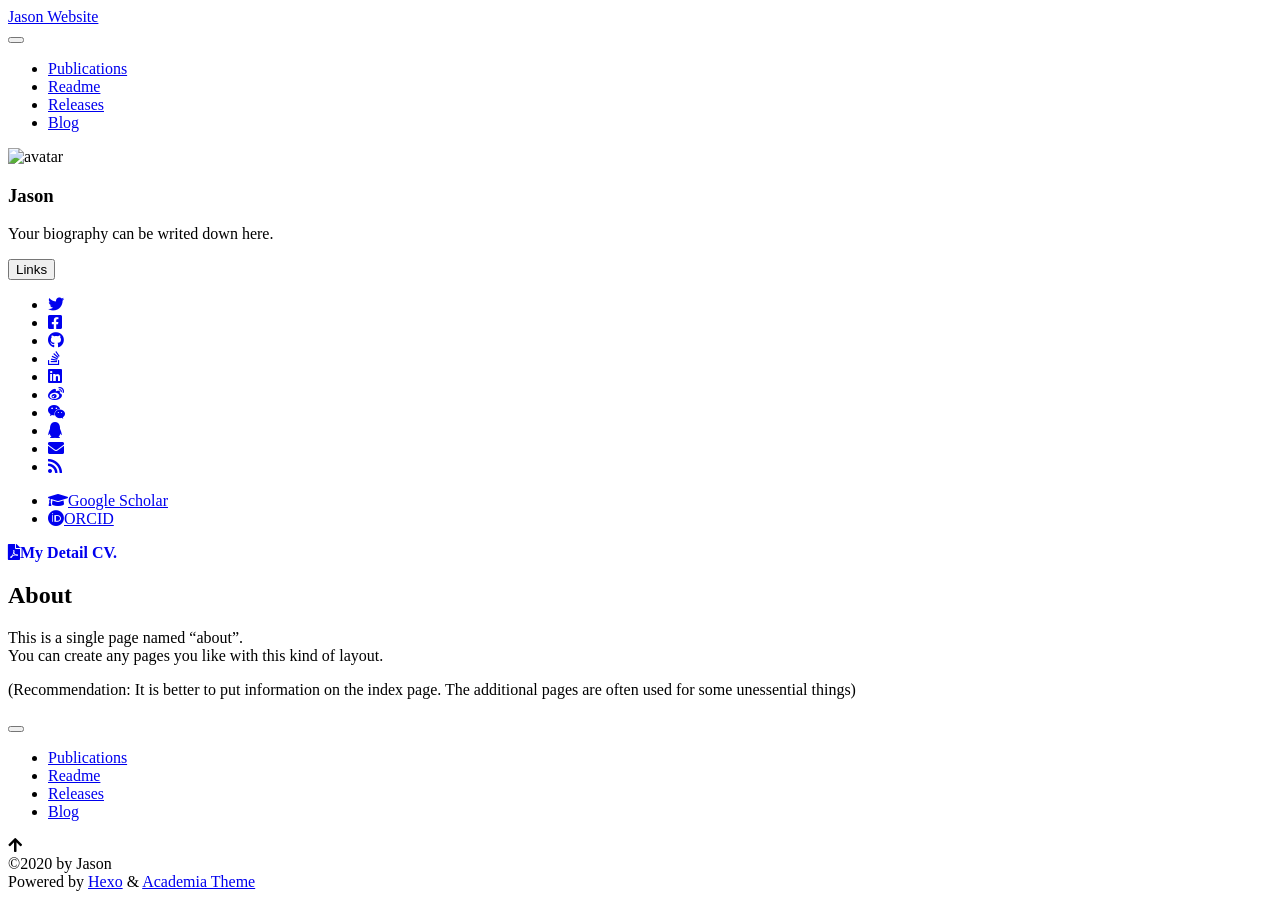
==== about/index.html @ 5f45b1aa "Add files via upload" ====
<!DOCTYPE html><html lang="en"><head><meta charset="UTF-8"><meta http-equiv="X-UA-Compatible" content="IE=edge"><meta name="viewport" content="width=device-width, initial-scale=1, maximum-scale=5"><title>Jason Website</title><meta name="author" content="Jason"><link rel="shortcut icon" href="/img/favicon.png"><link rel="stylesheet" href="/css/index.css"><link rel="stylesheet" href="https://cdn.jsdelivr.net/npm/@fortawesome/fontawesome-free@5.13.0/css/all.min.css"><meta name="generator" content="Hexo 4.2.0"></head><body><header id="page_header"><div class="header_wrap"><div id="blog_name"><a class="blog_title" id="site-name" href="/">Jason Website</a></div><button class="menus_icon"><div class="navicon"></div></button><ul class="menus_items"><li class="menus_item"><a class="site-page" href="/publications"> Publications</a></li><li class="menus_item"><a class="site-page" href="/readme"> Readme</a></li><li class="menus_item"><a class="site-page" href="/Releases"> Releases</a></li><li class="menus_item"><a class="site-page" href="https://phower.me/" target="_blank" rel="noopener"> Blog</a></li></ul></div></header><main id="page_main"><div class="side-card sticky"><div class="card-wrap" itemscope itemtype="http://schema.org/Person"><div class="author-avatar"><img class="avatar-img" src="/img/avatar.jpg" onerror="this.onerror=null;this.src='/img/profile.png'" alt="avatar"></div><div class="author-discrip"><h3>Jason</h3><p class="author-bio">Your biography can be writed down here.</p></div><div class="author-links"><button class="btn m-social-links">Links</button><ul class="social-icons"><li><a class="social-icon" href="/" target="_blank"><i class="fab fa-twitter" aria-hidden="true"></i></a></li><li><a class="social-icon" href="/" target="_blank"><i class="fab fa-facebook-square" aria-hidden="true"></i></a></li><li><a class="social-icon" href="/" target="_blank"><i class="fab fa-github" aria-hidden="true"></i></a></li><li><a class="social-icon" href="/" target="_blank"><i class="fab fa-stack-overflow" aria-hidden="true"></i></a></li><li><a class="social-icon" href="/" target="_blank"><i class="fab fa-linkedin" aria-hidden="true"></i></a></li><li><a class="social-icon" href="/" target="_blank"><i class="fab fa-weibo" aria-hidden="true"></i></a></li><li><a class="social-icon" href="/" target="_blank"><i class="fab fa-weixin" aria-hidden="true"></i></a></li><li><a class="social-icon" href="/" target="_blank"><i class="fab fa-qq" aria-hidden="true"></i></a></li><li><a class="social-icon" href="/" target="_blank"><i class="fas fa-envelope" aria-hidden="true"></i></a></li><li><a class="social-icon" href="/" target="_blank"><i class="fas fa-rss" aria-hidden="true"></i></a></li></ul><ul class="social-links"><li><a class="e-social-link" href="/" target="_blank"><i class="fas fa-graduation-cap" aria-hidden="true"></i><span>Google Scholar</span></a></li><li><a class="e-social-link" href="/" target="_blank"><i class="fab fa-orcid" aria-hidden="true"></i><span>ORCID</span></a></li></ul></div><a class="cv-links" href="/attaches/CV.pdf" target="_blank"><i class="fas fa-file-pdf" aria-hidden="true"><span>My Detail CV.</span></i></a></div></div><div class="page" itemscope itemtype="http://schema.org/CreativeWork"><h2 class="page-title">About</h2><article><p>This is a single page named “about”.<br>You can create any pages you like with this kind of layout.</p>
<p>(Recommendation: It is better to put information on the index page. The additional pages are often used for some unessential things)</p>
</article></div></main><div class="nav-wrap"><div class="nav"><button class="site-nav"><div class="navicon"></div></button><ul class="nav_items"><li class="nav_item"><a class="nav-page" href="/publications"> Publications</a></li><li class="nav_item"><a class="nav-page" href="/readme"> Readme</a></li><li class="nav_item"><a class="nav-page" href="/Releases"> Releases</a></li><li class="nav_item"><a class="nav-page" href="https://phower.me/" target="_blank" rel="noopener"> Blog</a></li></ul></div><div class="cd-top"><i class="fa fa-arrow-up" aria-hidden="true"></i></div></div><footer id="page_footer"><div class="footer_wrap"><div class="copyright">&copy;2020 by Jason</div><div class="theme-info">Powered by <a href="https://hexo.io" target="_blank" rel="nofollow noopener">Hexo</a> & <a href="https://github.com/PhosphorW/hexo-theme-academia" target="_blank" rel="nofollow noopener">Academia Theme</a></div></div></footer><script src="https://cdn.jsdelivr.net/npm/jquery@latest/dist/jquery.min.js"></script><script src="https://cdn.jsdelivr.net/npm/jquery-pjax@latest/jquery.pjax.min.js"></script><script src="/js/main.js"></script></body></html>
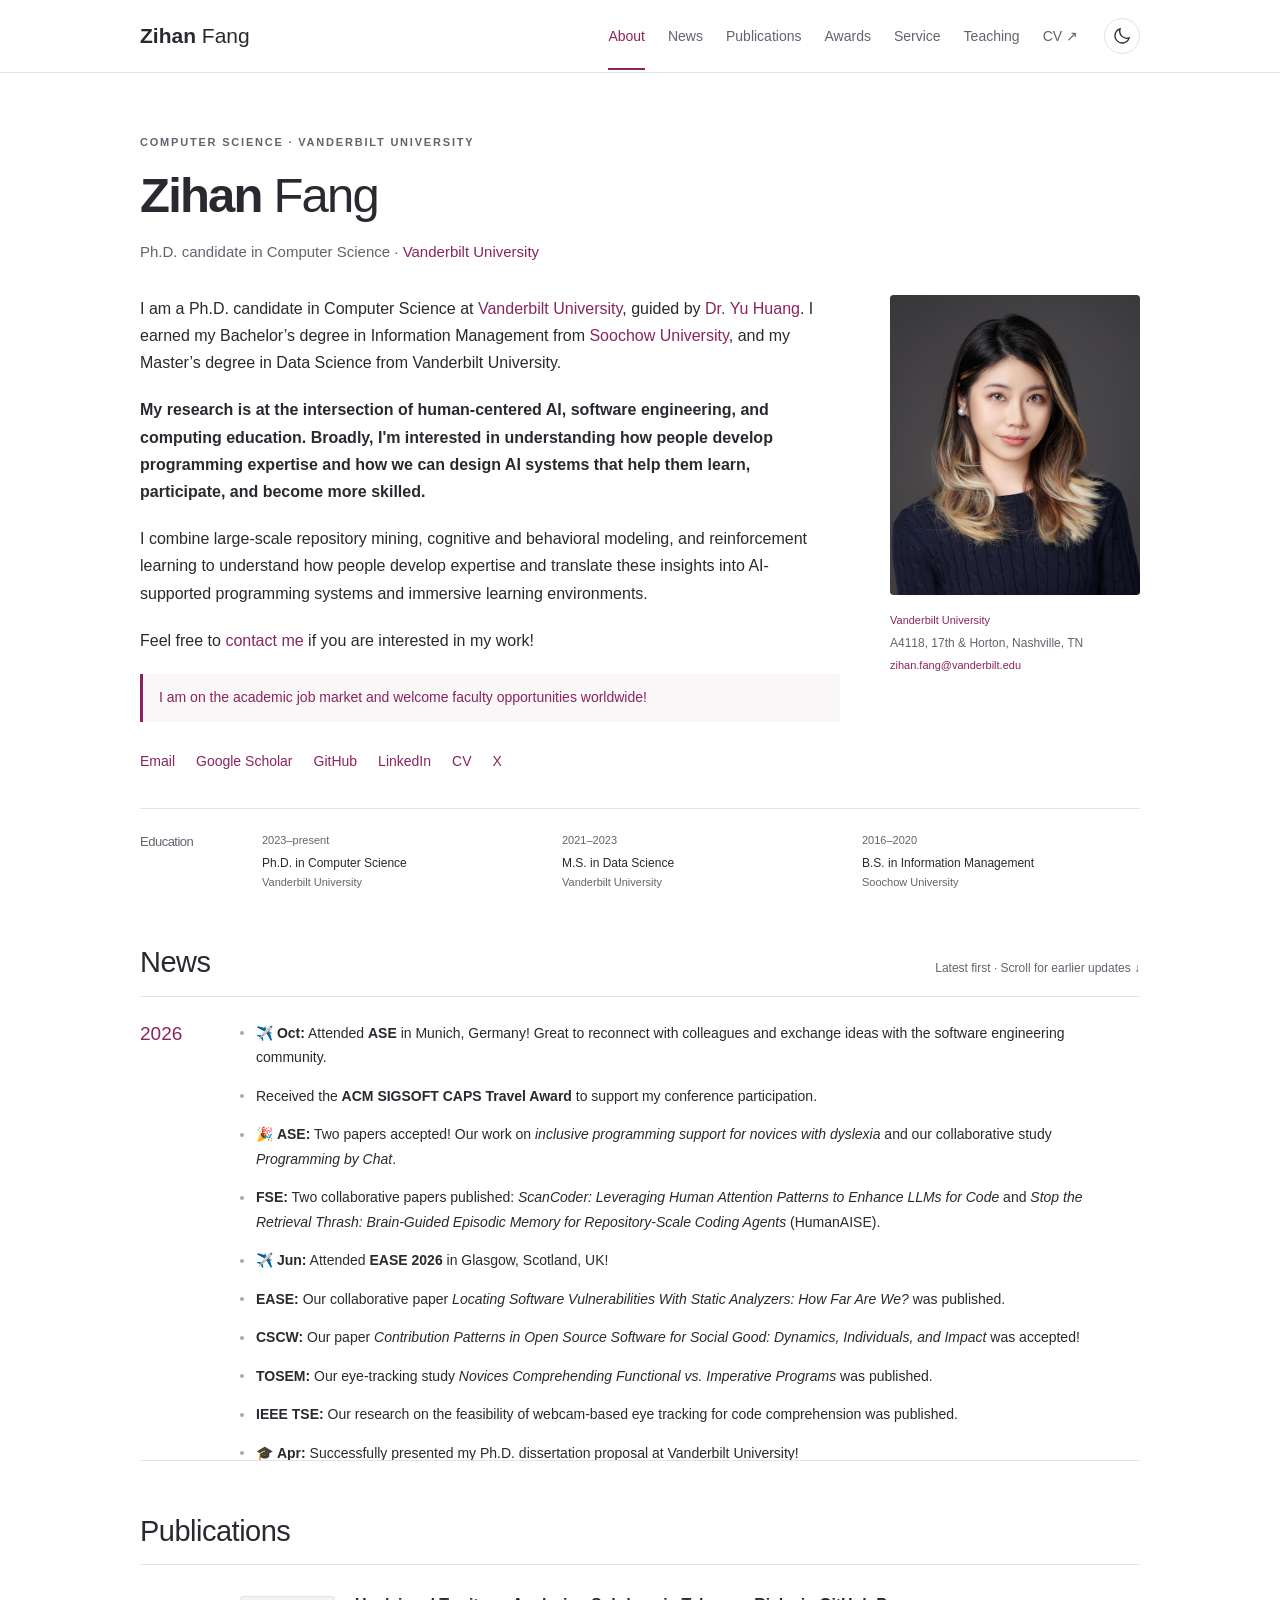
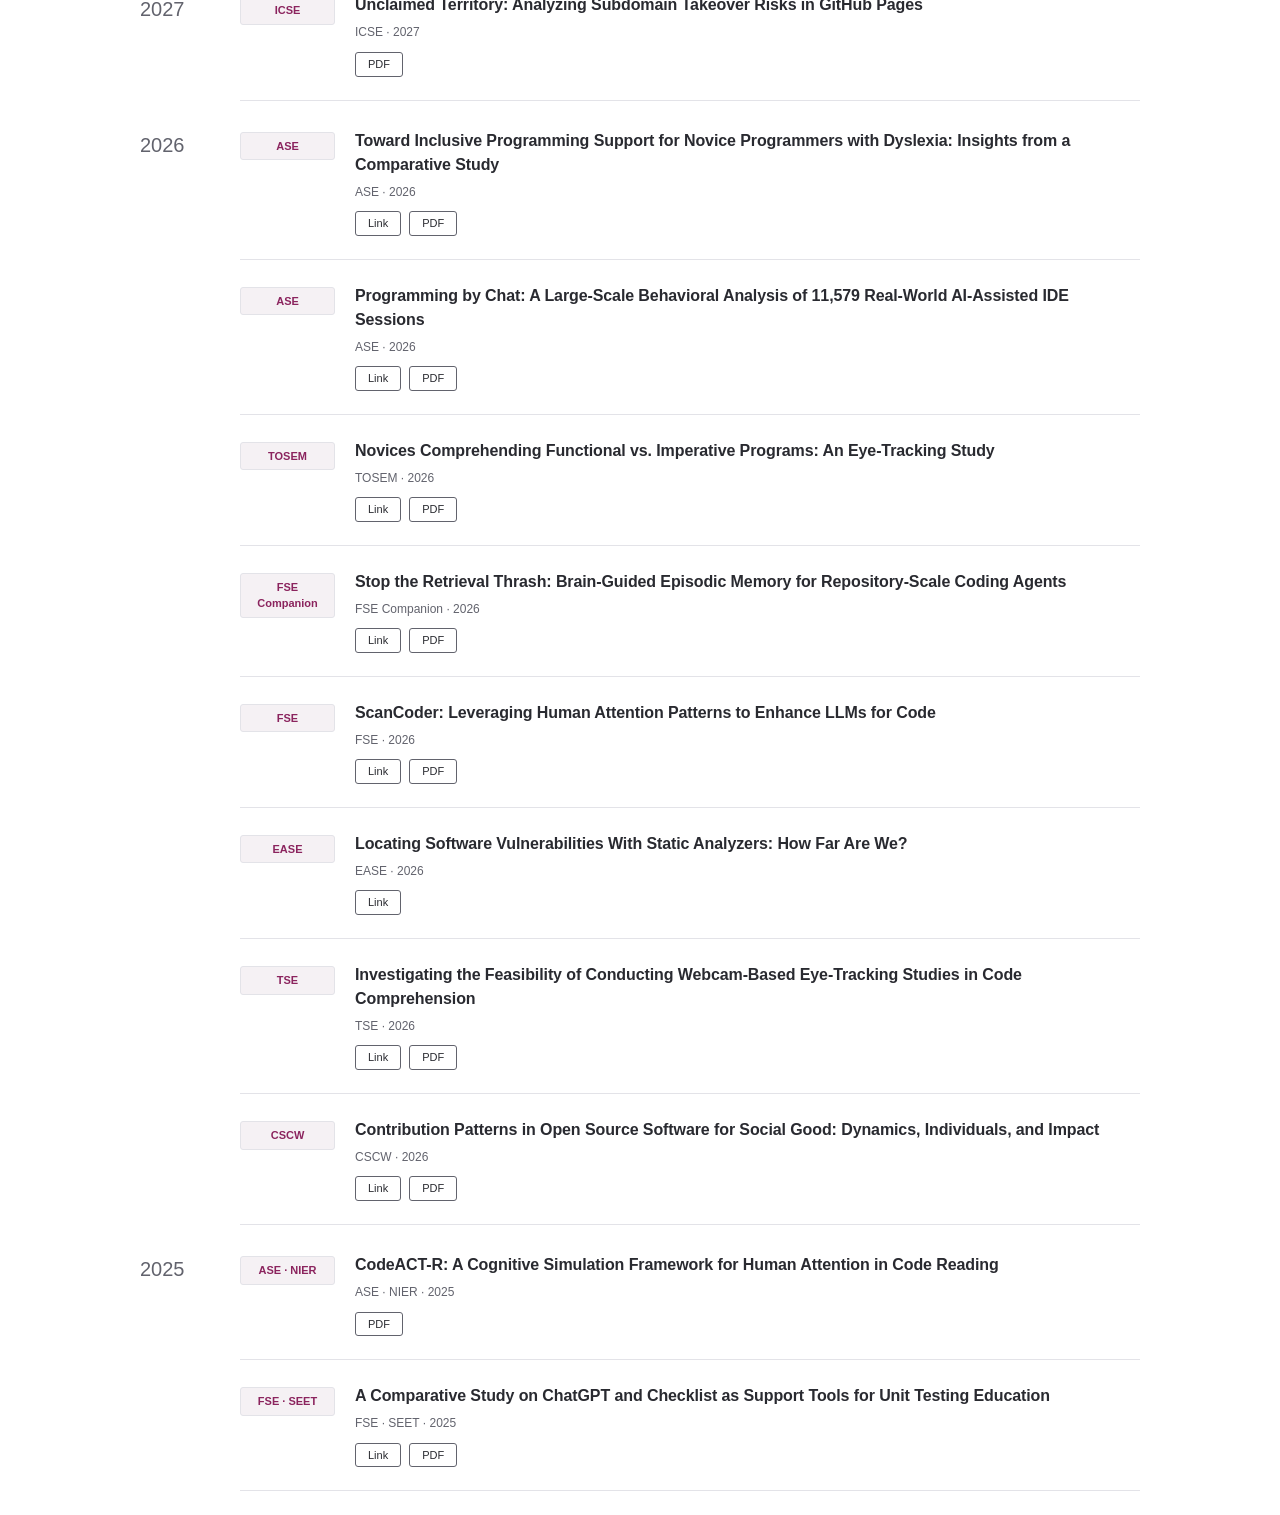
==== commit 69e8d00c: "Refine news, publication layout, and academic website styling" ====
--- a/about/index.html
+++ b/about/index.html
@@ -1,3 +1,2 @@
-<!DOCTYPE html><html lang="en"><head><meta charset="UTF-8"><meta http-equiv="X-UA-Compatible" content="IE=edge"><meta name="viewport" content="width=device-width, initial-scale=1, maximum-scale=5"><title>Jason Website</title><meta name="author" content="Jason"><link rel="shortcut icon" href="/img/favicon.png"><link rel="stylesheet" href="/css/index.css"><link rel="stylesheet" href="https://cdn.jsdelivr.net/npm/@fortawesome/fontawesome-free@5.13.0/css/all.min.css"><meta name="generator" content="Hexo 4.2.0"></head><body><header id="page_header"><div class="header_wrap"><div id="blog_name"><a class="blog_title" id="site-name" href="/">Jason Website</a></div><button class="menus_icon"><div class="navicon"></div></button><ul class="menus_items"><li class="menus_item"><a class="site-page" href="/publications"> Publications</a></li><li class="menus_item"><a class="site-page" href="/readme"> Readme</a></li><li class="menus_item"><a class="site-page" href="/Releases"> Releases</a></li><li class="menus_item"><a class="site-page" href="https://phower.me/" target="_blank" rel="noopener"> Blog</a></li></ul></div></header><main id="page_main"><div class="side-card sticky"><div class="card-wrap" itemscope itemtype="http://schema.org/Person"><div class="author-avatar"><img class="avatar-img" src="/img/avatar.jpg" onerror="this.onerror=null;this.src='/img/profile.png'" alt="avatar"></div><div class="author-discrip"><h3>Jason</h3><p class="author-bio">Your biography can be writed down here.</p></div><div class="author-links"><button class="btn m-social-links">Links</button><ul class="social-icons"><li><a class="social-icon" href="/" target="_blank"><i class="fab fa-twitter" aria-hidden="true"></i></a></li><li><a class="social-icon" href="/" target="_blank"><i class="fab fa-facebook-square" aria-hidden="true"></i></a></li><li><a class="social-icon" href="/" target="_blank"><i class="fab fa-github" aria-hidden="true"></i></a></li><li><a class="social-icon" href="/" target="_blank"><i class="fab fa-stack-overflow" aria-hidden="true"></i></a></li><li><a class="social-icon" href="/" target="_blank"><i class="fab fa-linkedin" aria-hidden="true"></i></a></li><li><a class="social-icon" href="/" target="_blank"><i class="fab fa-weibo" aria-hidden="true"></i></a></li><li><a class="social-icon" href="/" target="_blank"><i class="fab fa-weixin" aria-hidden="true"></i></a></li><li><a class="social-icon" href="/" target="_blank"><i class="fab fa-qq" aria-hidden="true"></i></a></li><li><a class="social-icon" href="/" target="_blank"><i class="fas fa-envelope" aria-hidden="true"></i></a></li><li><a class="social-icon" href="/" target="_blank"><i class="fas fa-rss" aria-hidden="true"></i></a></li></ul><ul class="social-links"><li><a class="e-social-link" href="/" target="_blank"><i class="fas fa-graduation-cap" aria-hidden="true"></i><span>Google Scholar</span></a></li><li><a class="e-social-link" href="/" target="_blank"><i class="fab fa-orcid" aria-hidden="true"></i><span>ORCID</span></a></li></ul></div><a class="cv-links" href="/attaches/CV.pdf" target="_blank"><i class="fas fa-file-pdf" aria-hidden="true"><span>My Detail CV.</span></i></a></div></div><div class="page" itemscope itemtype="http://schema.org/CreativeWork"><h2 class="page-title">About</h2><article><p>This is a single page named “about”.<br>You can create any pages you like with this kind of layout.</p>
-<p>(Recommendation: It is better to put information on the index page. The additional pages are often used for some unessential things)</p>
-</article></div></main><div class="nav-wrap"><div class="nav"><button class="site-nav"><div class="navicon"></div></button><ul class="nav_items"><li class="nav_item"><a class="nav-page" href="/publications"> Publications</a></li><li class="nav_item"><a class="nav-page" href="/readme"> Readme</a></li><li class="nav_item"><a class="nav-page" href="/Releases"> Releases</a></li><li class="nav_item"><a class="nav-page" href="https://phower.me/" target="_blank" rel="noopener"> Blog</a></li></ul></div><div class="cd-top"><i class="fa fa-arrow-up" aria-hidden="true"></i></div></div><footer id="page_footer"><div class="footer_wrap"><div class="copyright">&copy;2020 by Jason</div><div class="theme-info">Powered by <a href="https://hexo.io" target="_blank" rel="nofollow noopener">Hexo</a> & <a href="https://github.com/PhosphorW/hexo-theme-academia" target="_blank" rel="nofollow noopener">Academia Theme</a></div></div></footer><script src="https://cdn.jsdelivr.net/npm/jquery@latest/dist/jquery.min.js"></script><script src="https://cdn.jsdelivr.net/npm/jquery-pjax@latest/jquery.pjax.min.js"></script><script src="/js/main.js"></script></body></html>+<!DOCTYPE html>
+<html lang="en"><head><meta charset="UTF-8"><meta name="viewport" content="width=device-width, initial-scale=1"><title>Zihan Fang</title><link rel="icon" href="/img/favicon.png"><link rel="canonical" href="https://littlehousezh.github.io/#about"><meta http-equiv="refresh" content="0;url=/#about"></head><body><p>This section has moved to the homepage. <a href="/#about">Continue to about</a>.</p></body></html>
